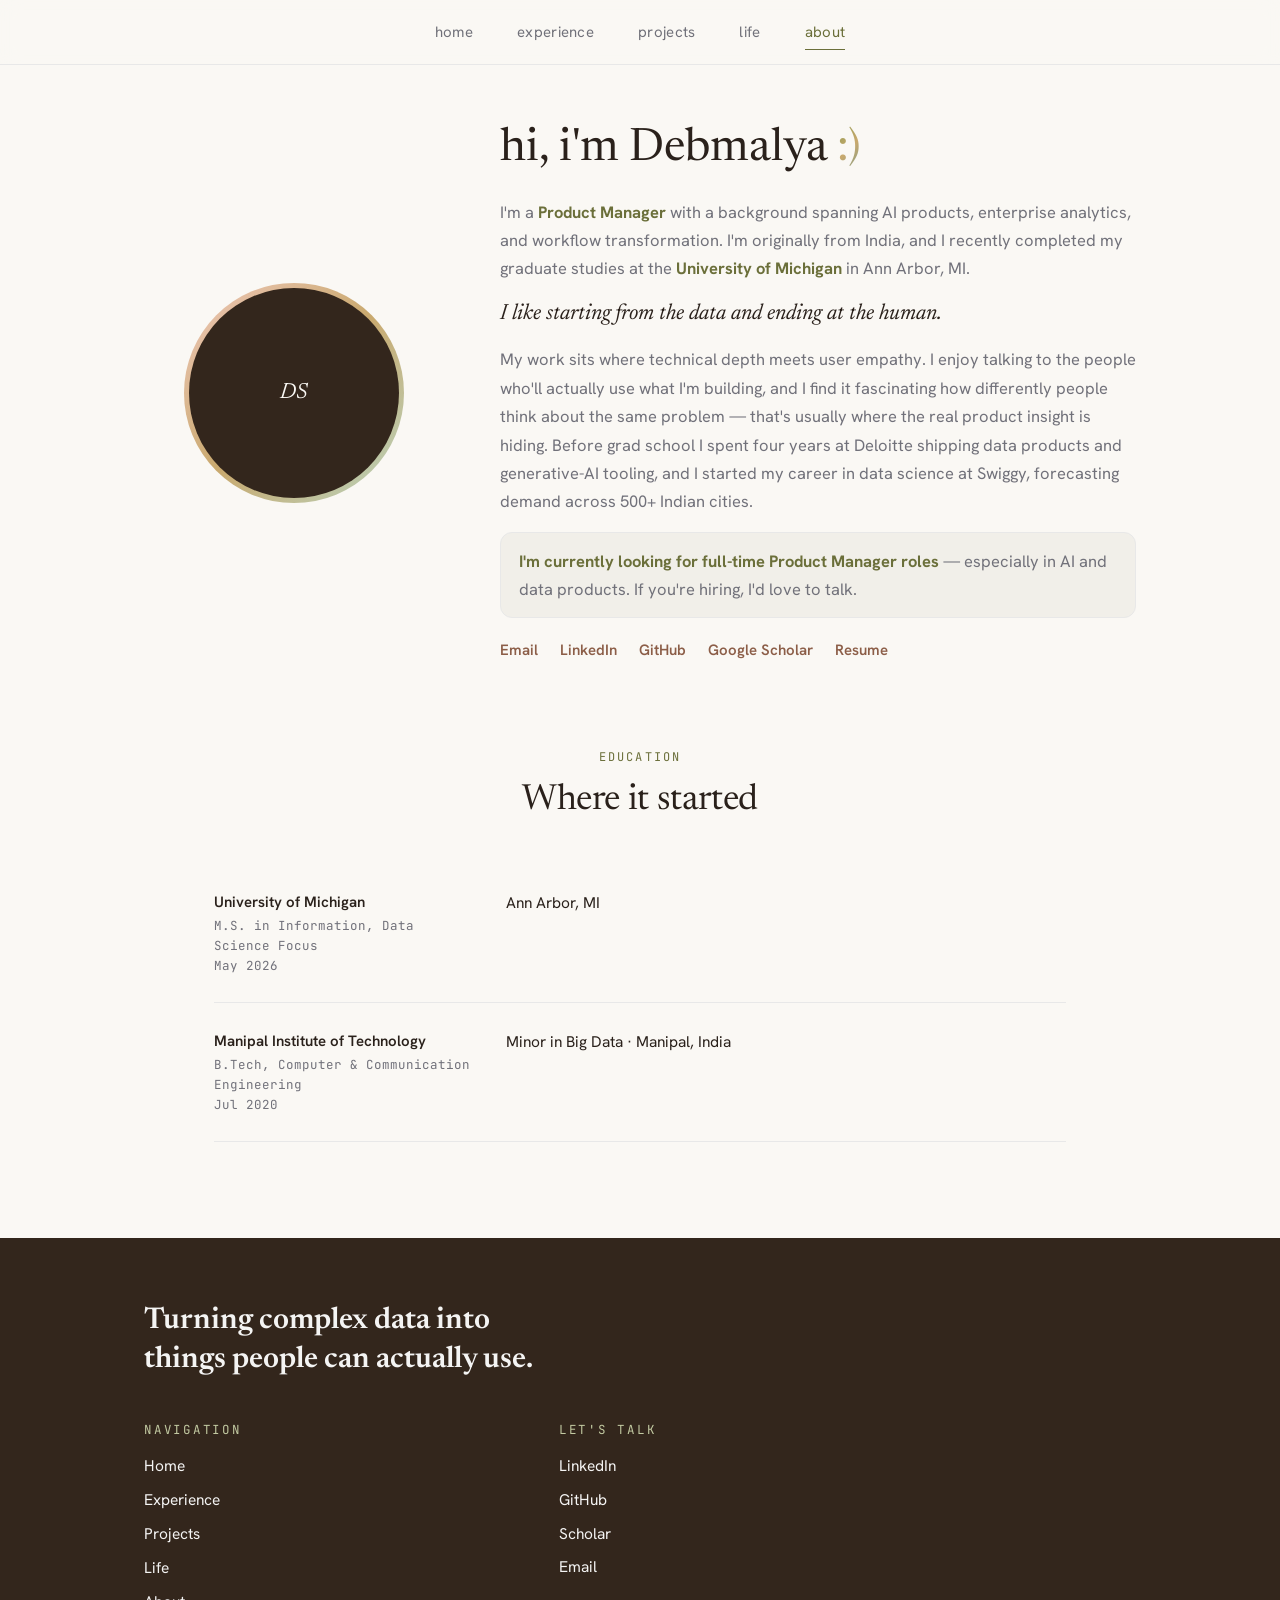
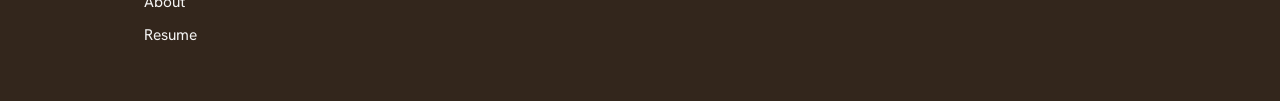
==== v2-about.html @ 1c03bcc9 "Redesign site as a PM job-search portfolio Replaces the homepage with a new pattchok-inspired design" ====
<!DOCTYPE html>
<html lang="en">
<head>
<meta charset="UTF-8" />
<meta name="viewport" content="width=device-width, initial-scale=1" />
<title>Debmalya Sarkar — About</title>
<meta name="description" content="Hi, I'm Debmalya. I make complex data into things people can actually use." />
<link rel="preconnect" href="https://fonts.googleapis.com" />
<link rel="preconnect" href="https://fonts.gstatic.com" crossorigin />
<link href="https://fonts.googleapis.com/css2?family=Hanken+Grotesk:wght@400;500;600;700&family=Newsreader:ital,opsz,wght@0,6..72,400;0,6..72,500;0,6..72,700;1,6..72,400&family=JetBrains+Mono:wght@400;500&display=swap" rel="stylesheet" />
<link rel="stylesheet" href="v2-style.css" />
</head>
<body>

<header class="nav">
  <div class="nav-inner">
    <a href="index.html">home</a>
    <a href="v2-experience.html">experience</a>
    <a href="v2-projects.html">projects</a>
    <a href="v2-life.html">life</a>
    <a href="v2-about.html">about</a>
  </div>
</header>

<main>
  <div class="wrap">
    <div class="about-layout">
      <div class="reveal">
        <div class="about-avatar">
          <div class="about-avatar-inner">DS</div>
        </div>
      </div>
      <div class="reveal">
        <h1 class="about-greeting">hi, i'm Debmalya <span class="gradient">:)</span></h1>
        <div class="about-body">
          <p>I'm a <strong style="color:var(--accent);">Product Manager</strong> with a background spanning AI products, enterprise analytics, and workflow transformation. I'm originally from India, and I recently completed my graduate studies at the <strong style="color:var(--accent);">University of Michigan</strong> in Ann Arbor, MI.</p>
          <p class="standout">I like starting from the data and ending at the human.</p>
          <p>My work sits where technical depth meets user empathy. I enjoy talking to the people who'll actually use what I'm building, and I find it fascinating how differently people think about the same problem — that's usually where the real product insight is hiding. Before grad school I spent four years at Deloitte shipping data products and generative-AI tooling, and I started my career in data science at Swiggy, forecasting demand across 500+ Indian cities.</p>
          <p style="padding:14px 18px;border:1px solid var(--hairline);border-radius:12px;background:color-mix(in srgb,var(--accent) 6%,transparent);"><strong style="color:var(--accent);">I'm currently looking for full-time Product Manager roles</strong> — especially in AI and data products. If you're hiring, I'd love to talk.</p>
        </div>
        <div class="about-links">
          <a href="mailto:debss@umich.edu">Email</a>
          <a href="https://www.linkedin.com/in/debmalya-sarkar/" target="_blank" rel="noopener">LinkedIn</a>
          <a href="https://github.com/debssM" target="_blank" rel="noopener">GitHub</a>
          <a href="https://scholar.google.com/citations?user=kAcK5e4AAAAJ&hl=en" target="_blank" rel="noopener">Google Scholar</a>
          <a href="Debmalya-Sarkar-Resume.pdf" target="_blank" rel="noopener">Resume</a>
        </div>
      </div>
    </div>
  </div>

  <section>
    <div class="wrap-mid">
      <div class="sec-head reveal center-head" style="margin:0 auto 40px;">
        <p class="eyebrow" style="text-align:center;">Education</p>
        <h2>Where it started</h2>
      </div>
      <div class="work-list reveal">
        <div class="work-item">
          <div class="meta"><b>University of Michigan</b>M.S. in Information, Data Science Focus<br>May 2026</div>
          <div><p>Ann Arbor, MI</p></div>
        </div>
        <div class="work-item">
          <div class="meta"><b>Manipal Institute of Technology</b>B.Tech, Computer &amp; Communication Engineering<br>Jul 2020</div>
          <div><p>Minor in Big Data · Manipal, India</p></div>
        </div>
      </div>
    </div>
  </section>
</main>

<footer class="site" id="contact">
  <div class="wrap">
    <p class="tagline">Turning complex data into things people can actually use.</p>
    <div class="footer-grid">
      <div class="footer-col">
        <p class="label">Navigation</p>
        <a href="index.html">Home</a>
        <a href="v2-experience.html">Experience</a>
        <a href="v2-projects.html">Projects</a>
        <a href="v2-life.html">Life</a>
        <a href="v2-about.html">About</a>
        <a href="Debmalya-Sarkar-Resume.pdf" target="_blank" rel="noopener">Resume</a>
      </div>
      <div class="footer-col">
        <p class="label">Let's Talk</p>
        <a href="https://www.linkedin.com/in/debmalya-sarkar/" target="_blank" rel="noopener">LinkedIn</a>
        <a href="https://github.com/debssM" target="_blank" rel="noopener">GitHub</a>
        <a href="https://scholar.google.com/citations?user=kAcK5e4AAAAJ&hl=en" target="_blank" rel="noopener">Scholar</a>
        <button type="button" id="copyEmail">Email</button>
      </div>
    </div>
  </div>
</footer>

<script src="v2-common.js"></script>
</body>
</html>
---- v2-style.css ----
:root{
  --paper:#FAF8F4;
  --ink:#2A211B;
  --muted:#71717A;
  --accent:#6B6F3A;
  --brown:#8C5E48;
  --gold:#C9A96E;
  --sage:#C2C9A1;
  --hairline:#E8E8E8;
  --footer-bg:#33261C;
  --maxw:1120px;
  --maxw-read:760px;
}
*{box-sizing:border-box;}
html{scroll-behavior:smooth;}
body{
  margin:0;
  background:var(--paper);
  color:var(--ink);
  font-family:"Hanken Grotesk",system-ui,sans-serif;
  font-size:17px;
  line-height:1.6;
  -webkit-font-smoothing:antialiased;
}
a{color:inherit;}
img{max-width:100%;display:block;}
.wrap{max-width:var(--maxw);margin:0 auto;padding:0 24px;}
@media(min-width:900px){.wrap{padding:0 64px;}}
.wrap-read{max-width:var(--maxw-read);margin:0 auto;padding:0 24px;}
.wrap-mid{max-width:900px;margin:0 auto;padding:0 24px;}
.serif{font-family:"Newsreader",Georgia,serif;}
.mono{font-family:"JetBrains Mono",monospace;}

/* ---------- nav ---------- */
header.nav{
  position:fixed;top:0;left:0;right:0;z-index:50;
  background:color-mix(in srgb,var(--paper) 84%,transparent);
  backdrop-filter:blur(10px);
  border-bottom:1px solid var(--hairline);
}
.nav-inner{
  display:flex;align-items:center;justify-content:center;gap:44px;
  height:64px;
}
.nav-inner a{
  position:relative;font-size:15px;letter-spacing:.02em;color:var(--muted);
  text-decoration:none;transition:color .2s ease;padding:4px 0;
}
.nav-inner a::after{
  content:"";position:absolute;left:0;bottom:-2px;height:1px;width:0;
  background:var(--accent);transition:width .2s ease;
}
.nav-inner a:hover{color:var(--ink);}
.nav-inner a:hover::after{width:100%;}
.nav-inner a.current{color:var(--accent);}
.nav-inner a.current::after{width:100%;}

main{padding-top:64px;}

/* ---------- reveal ---------- */
.reveal{opacity:0;transform:translateY(20px);transition:opacity .6s ease,transform .6s ease;}
.reveal.in{opacity:1;transform:translateY(0);}

/* ---------- shared section head ---------- */
section{padding:56px 0;scroll-margin-top:84px;}
.sec-head{margin-bottom:34px;}
.sec-head .eyebrow{
  font-family:"JetBrains Mono",monospace;font-size:12px;letter-spacing:.18em;
  text-transform:uppercase;color:var(--accent);margin:0 0 10px;
}
.sec-head h2{
  font-family:"Newsreader",Georgia,serif;font-weight:500;font-size:clamp(24px,3vw,34px);
  margin:0;
}
.center-head{text-align:center;max-width:640px;margin:0 auto;}
.center-head h1,.center-head h2{
  font-family:"Newsreader",Georgia,serif;font-weight:400;
  font-size:clamp(24px,3.6vw,36px);line-height:1.3;letter-spacing:-.01em;margin:0;
}

/* ---------- home hero ---------- */
.hero{padding:88px 0 56px;text-align:center;}
.hero .eyebrow{
  font-family:"JetBrains Mono",monospace;font-size:12.5px;letter-spacing:.18em;
  text-transform:uppercase;color:var(--accent);margin:0 0 22px;
}
.hero h1{
  font-family:"Newsreader",Georgia,serif;font-weight:400;
  font-size:clamp(30px,5.6vw,58px);line-height:1.14;letter-spacing:-.01em;
  max-width:820px;margin:0 auto;
}
.hero h1 em{font-style:italic;color:var(--accent);}

.open-badge{
  display:inline-flex;align-items:center;gap:8px;margin:28px 0 0;
  font-family:"JetBrains Mono",monospace;font-size:12.5px;letter-spacing:.05em;
  text-transform:uppercase;color:var(--accent);
  border:1px solid color-mix(in srgb,var(--accent) 35%,transparent);
  background:color-mix(in srgb,var(--accent) 8%,transparent);
  padding:8px 16px;border-radius:999px;
}
.open-badge .dot{width:7px;height:7px;border-radius:50%;background:var(--accent);flex:none;
  box-shadow:0 0 0 0 color-mix(in srgb,var(--accent) 60%,transparent);
  animation:pulse-dot 2s infinite;}
@keyframes pulse-dot{
  0%{box-shadow:0 0 0 0 color-mix(in srgb,var(--accent) 45%,transparent);}
  70%{box-shadow:0 0 0 7px transparent;}
  100%{box-shadow:0 0 0 0 transparent;}
}

.hook-stats{
  display:flex;justify-content:center;gap:44px;flex-wrap:wrap;
  margin:44px 0 0;padding-top:36px;border-top:1px solid var(--hairline);
}
.hook-stat{text-align:center;}
.hook-stat .num{font-family:"Newsreader",Georgia,serif;font-size:clamp(26px,3.4vw,36px);color:var(--ink);}
.hook-stat .num .unit{font-size:.55em;vertical-align:top;color:var(--accent);}
.hook-stat .lbl{margin-top:4px;font-size:12.5px;color:var(--muted);max-width:140px;}

/* ---------- project cards (home featured) ---------- */
.projects{padding:24px 0 64px;}
.project-stack{display:flex;flex-direction:column;gap:52px;}
.project{display:block;text-decoration:none;color:inherit;cursor:pointer;}
.project-cover{
  position:relative;width:82%;margin:0 auto;overflow:hidden;border-radius:16px;
  aspect-ratio:2000/900;transition:transform .35s ease;border:1px solid var(--hairline);
}
.project:hover .project-cover{transform:scale(1.015);}
.project-cover svg,.project-cover img{display:block;width:100%;height:100%;object-fit:cover;}
.project-row{
  width:82%;margin:14px auto 0;display:flex;align-items:baseline;
  justify-content:space-between;gap:20px;flex-wrap:wrap;
}
.project-row h2{
  font-family:"Hanken Grotesk",sans-serif;font-weight:700;font-size:14px;
  letter-spacing:.03em;text-transform:uppercase;margin:0;
}
.project-row p{
  font-family:"JetBrains Mono",monospace;font-size:12px;letter-spacing:.05em;
  text-transform:uppercase;color:var(--muted);margin:0;text-align:right;
}

/* ---------- experience / work list (home) ---------- */
.work-list{display:flex;flex-direction:column;}
.work-item{
  display:grid;grid-template-columns:1fr;gap:6px;padding:26px 0;
  border-bottom:1px solid var(--hairline);
}
@media(min-width:760px){.work-item{grid-template-columns:260px 1fr;gap:32px;}}
.work-item .meta{font-family:"JetBrains Mono",monospace;font-size:12.5px;color:var(--muted);line-height:1.6;}
.work-item .meta b{display:block;color:var(--ink);font-family:"Hanken Grotesk",sans-serif;font-size:15px;font-weight:600;margin-bottom:2px;}
.work-item h3{font-family:"Hanken Grotesk",sans-serif;font-size:18px;font-weight:600;margin:0 0 8px;}
.work-item p{margin:0;color:var(--ink);font-size:15.5px;line-height:1.62;}
.work-item .tags{margin-top:10px;display:flex;gap:8px;flex-wrap:wrap;}
.work-item .tags span{
  font-family:"JetBrains Mono",monospace;font-size:11px;letter-spacing:.03em;
  text-transform:uppercase;color:var(--accent);background:color-mix(in srgb,var(--accent) 10%,transparent);
  padding:4px 9px;border-radius:999px;
}

/* ---------- about ---------- */
#about .wrap-read p{font-size:17.5px;line-height:1.72;color:var(--ink);}
#about strong{color:var(--accent);font-weight:600;}
.resume-btn{
  display:inline-flex;align-items:center;gap:8px;margin-top:8px;
  font-family:"JetBrains Mono",monospace;font-size:13px;letter-spacing:.04em;
  text-transform:uppercase;color:var(--paper);background:var(--ink);
  padding:12px 20px;border-radius:999px;text-decoration:none;transition:background .2s ease;
}
.resume-btn:hover{background:var(--accent);}

/* ---------- research ---------- */
.pubs{display:flex;flex-direction:column;}
.pub{display:flex;gap:18px;padding:16px 0;border-bottom:1px solid var(--hairline);}
.pub .ix{font-family:"JetBrains Mono",monospace;font-size:12px;color:var(--gold);flex:none;padding-top:3px;}
.pub p{margin:0;font-size:15.5px;}
.pub .venue{display:block;color:var(--muted);font-family:"JetBrains Mono",monospace;font-size:12px;text-transform:uppercase;letter-spacing:.03em;margin-top:4px;}

/* ---------- footer ---------- */
footer.site{background:var(--footer-bg);color:rgba(255,255,255,.95);padding:64px 0 44px;margin-top:40px;}
footer.site .tagline{font-family:"Newsreader",Georgia,serif;font-size:clamp(22px,3vw,30px);font-weight:600;max-width:420px;line-height:1.3;margin:0 0 40px;}
.footer-grid{display:grid;grid-template-columns:1fr;gap:36px;}
@media(min-width:760px){.footer-grid{grid-template-columns:1.4fr 1fr 1fr;}}
.footer-col p.label{
  font-family:"JetBrains Mono",monospace;font-size:12.5px;letter-spacing:.14em;
  text-transform:uppercase;color:var(--sage);margin:0 0 14px;
}
.footer-col a,.footer-col button{
  display:block;background:none;border:none;padding:0;text-align:left;cursor:pointer;
  color:rgba(255,255,255,.95);font-family:"Hanken Grotesk",sans-serif;font-size:15.5px;
  text-decoration:none;margin-bottom:9px;transition:color .2s ease;
}
.footer-col a:hover,.footer-col button:hover{color:var(--gold);}

/* =========================================================
   PROJECTS LISTING PAGE
   ========================================================= */
.proj-hero{padding:40px 0 20px;}
.proj-groups{display:flex;flex-direction:column;gap:80px;padding:20px 0 60px;}
.proj-heading{margin-bottom:8px;}
.proj-heading h2{
  position:relative;display:inline-block;padding-bottom:8px;
  font-family:"Hanken Grotesk",sans-serif;font-size:15px;font-weight:700;
  letter-spacing:.12em;text-transform:uppercase;margin:0;
}
.proj-heading .wavy{position:absolute;left:0;bottom:-2px;width:100%;height:7px;overflow:visible;}
.proj-heading p{margin:8px 0 36px;color:var(--muted);font-size:15.5px;}
.proj-rows{display:flex;flex-direction:column;gap:34px;}
.proj-row{display:grid;grid-template-columns:1fr;gap:18px;}
@media(min-width:640px){.proj-row{grid-template-columns:220px 1fr;gap:26px;}}
.proj-cover{
  position:relative;display:block;width:100%;aspect-ratio:4/3;overflow:hidden;
  border-radius:12px;border:1px solid var(--hairline);background:var(--paper);
}
.proj-cover svg,.proj-cover img{width:100%;height:100%;object-fit:cover;transition:transform .3s ease;}
a.proj-cover:hover svg,a.proj-cover:hover img{transform:scale(1.05);}
.proj-cover .soon{
  display:flex;align-items:center;justify-content:center;height:100%;
  font-family:"Newsreader",Georgia,serif;font-style:italic;color:color-mix(in srgb,var(--ink) 55%,transparent);
  background:#E7E8D3;font-size:16px;
}
.proj-body{display:flex;flex-direction:column;justify-content:center;}
.proj-body .head{display:flex;align-items:baseline;gap:12px;flex-wrap:wrap;}
.proj-body h3{font-family:"Hanken Grotesk",sans-serif;font-size:19px;font-weight:700;letter-spacing:-.01em;margin:0;}
.proj-body .yr{font-size:13px;color:var(--muted);}
.proj-body p{margin:8px 0 0;color:var(--muted);font-size:15.5px;line-height:1.6;max-width:640px;}
.proj-links{margin-top:10px;display:flex;gap:20px;flex-wrap:wrap;}
.proj-links a{
  font-size:14.5px;font-weight:600;color:var(--brown);text-decoration:none;
  text-underline-offset:4px;transition:color .2s ease;
}
.proj-links a:hover{color:var(--accent);text-decoration:underline;}
.proj-tags{margin-top:10px;display:flex;gap:8px;flex-wrap:wrap;}
.proj-tags span{
  font-family:"JetBrains Mono",monospace;font-size:11px;letter-spacing:.03em;
  text-transform:uppercase;color:var(--accent);background:color-mix(in srgb,var(--accent) 10%,transparent);
  padding:4px 9px;border-radius:999px;
}

/* =========================================================
   CASE STUDY PAGES
   ========================================================= */
.cs-hero-media{width:100%;aspect-ratio:2000/720;overflow:hidden;background:var(--footer-bg);}
.cs-hero-media img,.cs-hero-media svg{width:100%;height:100%;object-fit:cover;display:block;}
.cs-head{padding:44px 0 8px;}
.cs-head .cat{
  font-family:"JetBrains Mono",monospace;font-size:12px;letter-spacing:.14em;
  text-transform:uppercase;color:var(--accent);margin:0 0 14px;
}
.cs-head h1{
  font-family:"Newsreader",Georgia,serif;font-weight:500;font-size:clamp(34px,5vw,54px);
  line-height:1.08;margin:0 0 10px;letter-spacing:-.01em;
}
.cs-head .sub{font-family:"Newsreader",Georgia,serif;font-style:italic;font-size:19px;color:var(--brown);margin:0 0 18px;}

.cs-layout{display:grid;grid-template-columns:1fr;gap:40px;padding:24px 0 80px;}
@media(min-width:1024px){.cs-layout{grid-template-columns:200px 1fr;gap:64px;}}
.cs-sidebar{display:none;}
@media(min-width:1024px){
  .cs-sidebar{display:block;}
  .cs-sidebar-inner{position:sticky;top:96px;}
}
.cs-back{
  display:inline-block;margin-bottom:16px;font-size:14px;color:var(--brown);
  text-decoration:none;text-underline-offset:4px;
}
.cs-back:hover{color:var(--accent);text-decoration:underline;}
.cs-side-title{font-family:"Newsreader",Georgia,serif;font-size:19px;font-weight:600;margin:0 0 16px;}
.cs-spy{display:flex;flex-direction:column;gap:9px;font-size:14px;}
.cs-spy a{
  border-left:2px solid transparent;padding-left:12px;color:var(--muted);
  text-decoration:none;transition:color .2s ease,border-color .2s ease;
}
.cs-spy a:hover{color:var(--accent);}
.cs-spy a.active{border-color:var(--accent);color:var(--accent);font-weight:600;}

.cs-content{max-width:720px;display:flex;flex-direction:column;gap:64px;}
.cs-section{padding:0;scroll-margin-top:100px;}
.cs-section h2.eyebrow{
  font-family:"Hanken Grotesk",sans-serif;font-size:13px;font-weight:700;
  letter-spacing:.14em;text-transform:uppercase;color:var(--brown);margin:0 0 12px;
}
.cs-section h3{font-family:"Newsreader",Georgia,serif;font-weight:500;font-size:22px;margin:22px 0 6px;}
.cs-lede{font-size:18px;line-height:1.72;color:var(--muted);margin:0;}
.cs-prose p{font-size:16px;line-height:1.72;color:var(--ink);margin:0 0 14px;}
.cs-prose strong{color:var(--accent);font-weight:600;}
.cs-prose em{color:var(--brown);}
.cs-prose ul{margin:0 0 14px;padding-left:20px;}
.cs-prose li{margin-bottom:6px;font-size:16px;line-height:1.6;}

.cs-meta{
  display:grid;grid-template-columns:1fr 1fr;gap:20px 24px;
  border-top:1px solid var(--hairline);border-bottom:1px solid var(--hairline);
  padding:24px 0;margin:22px 0;
}
.cs-meta dt{font-family:"JetBrains Mono",monospace;font-size:11px;letter-spacing:.1em;text-transform:uppercase;color:var(--accent);}
.cs-meta dd{margin:4px 0 0;font-size:14.5px;color:var(--brown);}

.cs-links-row{display:flex;flex-direction:column;gap:6px;margin-bottom:8px;}
.cs-links-row a{font-size:14.5px;font-weight:600;color:var(--ink);text-decoration:none;text-underline-offset:4px;}
.cs-links-row a:hover{color:var(--accent);text-decoration:underline;}

.cs-quote{
  border-left:2px solid color-mix(in srgb,var(--accent) 40%,transparent);
  padding-left:18px;margin:18px 0;font-family:"Newsreader",Georgia,serif;
  font-style:italic;color:var(--muted);font-size:16.5px;line-height:1.65;
}

.cs-figure{margin:18px 0 0;}
.cs-figure .frame{border-radius:14px;overflow:hidden;border:1px solid var(--hairline);}
.cs-figure figcaption{
  margin-top:12px;text-align:center;font-family:"Newsreader",Georgia,serif;
  font-style:italic;font-size:14.5px;color:var(--muted);
}

.cs-split{display:grid;grid-template-columns:1fr;gap:24px;align-items:center;}
@media(min-width:700px){.cs-split{grid-template-columns:1fr 1fr;gap:36px;}}
.cs-split.flip .cs-split-media{order:-1;}
@media(min-width:700px){.cs-split.flip .cs-split-media{order:1;}}

.cs-cards{display:grid;grid-template-columns:1fr;gap:16px;}
@media(min-width:600px){.cs-cards{grid-template-columns:1fr 1fr;}}
.cs-card{border:1px solid var(--hairline);border-radius:14px;padding:20px 22px;background:color-mix(in srgb,var(--paper) 60%,transparent);}
.cs-card .step{font-family:"JetBrains Mono",monospace;font-size:11px;letter-spacing:.08em;text-transform:uppercase;color:var(--gold);}
.cs-card h4{font-family:"Hanken Grotesk",sans-serif;font-size:16px;font-weight:700;margin:6px 0 6px;}
.cs-card p{margin:0;font-size:14.5px;line-height:1.55;color:var(--muted);}

.cs-stats{display:grid;grid-template-columns:repeat(2,1fr);gap:14px;}
@media(min-width:600px){.cs-stats{grid-template-columns:repeat(3,1fr);}}
.cs-stat{border:1px solid var(--hairline);border-radius:16px;padding:22px 14px;text-align:center;background:color-mix(in srgb,var(--paper) 60%,transparent);}
.cs-stat .num{font-family:"Newsreader",Georgia,serif;font-size:clamp(24px,3vw,32px);color:var(--ink);}
.cs-stat .num .unit{font-size:.55em;vertical-align:top;}
.cs-stat .lbl{margin-top:6px;font-size:12px;line-height:1.4;color:var(--muted);}

.cs-next{border-top:1px solid var(--hairline);padding:30px 0 60px;}
.cs-next a{
  display:flex;align-items:baseline;justify-content:space-between;text-decoration:none;color:inherit;
}
.cs-next .lbl{font-family:"JetBrains Mono",monospace;font-size:12px;letter-spacing:.1em;text-transform:uppercase;color:var(--muted);}
.cs-next .ttl{font-family:"Newsreader",Georgia,serif;font-size:22px;color:var(--accent);}

/* =========================================================
   ABOUT PAGE
   ========================================================= */
.about-layout{display:grid;grid-template-columns:1fr;gap:44px;align-items:center;padding:60px 0 30px;}
@media(min-width:820px){.about-layout{grid-template-columns:300px 1fr;gap:56px;}}
.about-avatar{
  width:220px;height:220px;margin:0 auto;border-radius:50%;
  background:linear-gradient(135deg,#F0C8BA,#C9A96E,#B8D4BF);
  padding:5px;
}
.about-avatar-inner{
  width:100%;height:100%;border-radius:50%;background:var(--footer-bg);
  display:flex;align-items:center;justify-content:center;
  font-family:"Newsreader",Georgia,serif;font-style:italic;color:var(--paper);font-size:22px;
}
.about-greeting{
  font-family:"Newsreader",Georgia,serif;font-weight:400;line-height:1.12;
  font-size:clamp(30px,5vw,46px);margin:0 0 22px;
}
.about-greeting .accent{color:var(--brown);}
.about-greeting .gradient{
  background:linear-gradient(135deg,#8f9a4f,#C9A96E,#7c9a86);
  -webkit-background-clip:text;background-clip:text;-webkit-text-fill-color:transparent;color:transparent;
}
.about-body p{font-size:16.5px;line-height:1.72;color:var(--muted);margin:0 0 16px;}
.about-body p.standout{font-family:"Newsreader",Georgia,serif;font-size:22px;font-style:italic;color:var(--ink);line-height:1.4;}
.about-links{display:flex;flex-wrap:wrap;gap:22px;margin-top:20px;}
.about-links a,.about-links button{
  display:inline-flex;align-items:center;gap:7px;font-size:15px;font-weight:600;
  color:var(--brown);text-decoration:none;background:none;border:none;cursor:pointer;
  padding:0;font-family:"Hanken Grotesk",sans-serif;text-underline-offset:4px;
}
.about-links a:hover,.about-links button:hover{color:var(--accent);text-decoration:underline;}

/* =========================================================
   LIFE PAGE
   ========================================================= */
.life-gallery{
  display:grid;grid-template-columns:1fr;gap:36px 28px;
  max-width:1040px;margin:48px auto 60px;
}
@media(min-width:640px){.life-gallery{grid-template-columns:repeat(2,1fr);}}
@media(min-width:980px){.life-gallery{grid-template-columns:repeat(3,1fr);}}
.life-card{margin:0;}
.life-card-media{
  aspect-ratio:4/5;overflow:hidden;border-radius:14px;border:1px solid var(--hairline);
  transition:transform .3s ease;
}
.life-card-media img{width:100%;height:100%;object-fit:cover;display:block;}
.life-card:hover .life-card-media{transform:translateY(-3px);}
.life-card figcaption{
  margin-top:12px;font-family:"Newsreader",Georgia,serif;font-style:italic;
  font-size:15px;line-height:1.5;color:var(--muted);
}
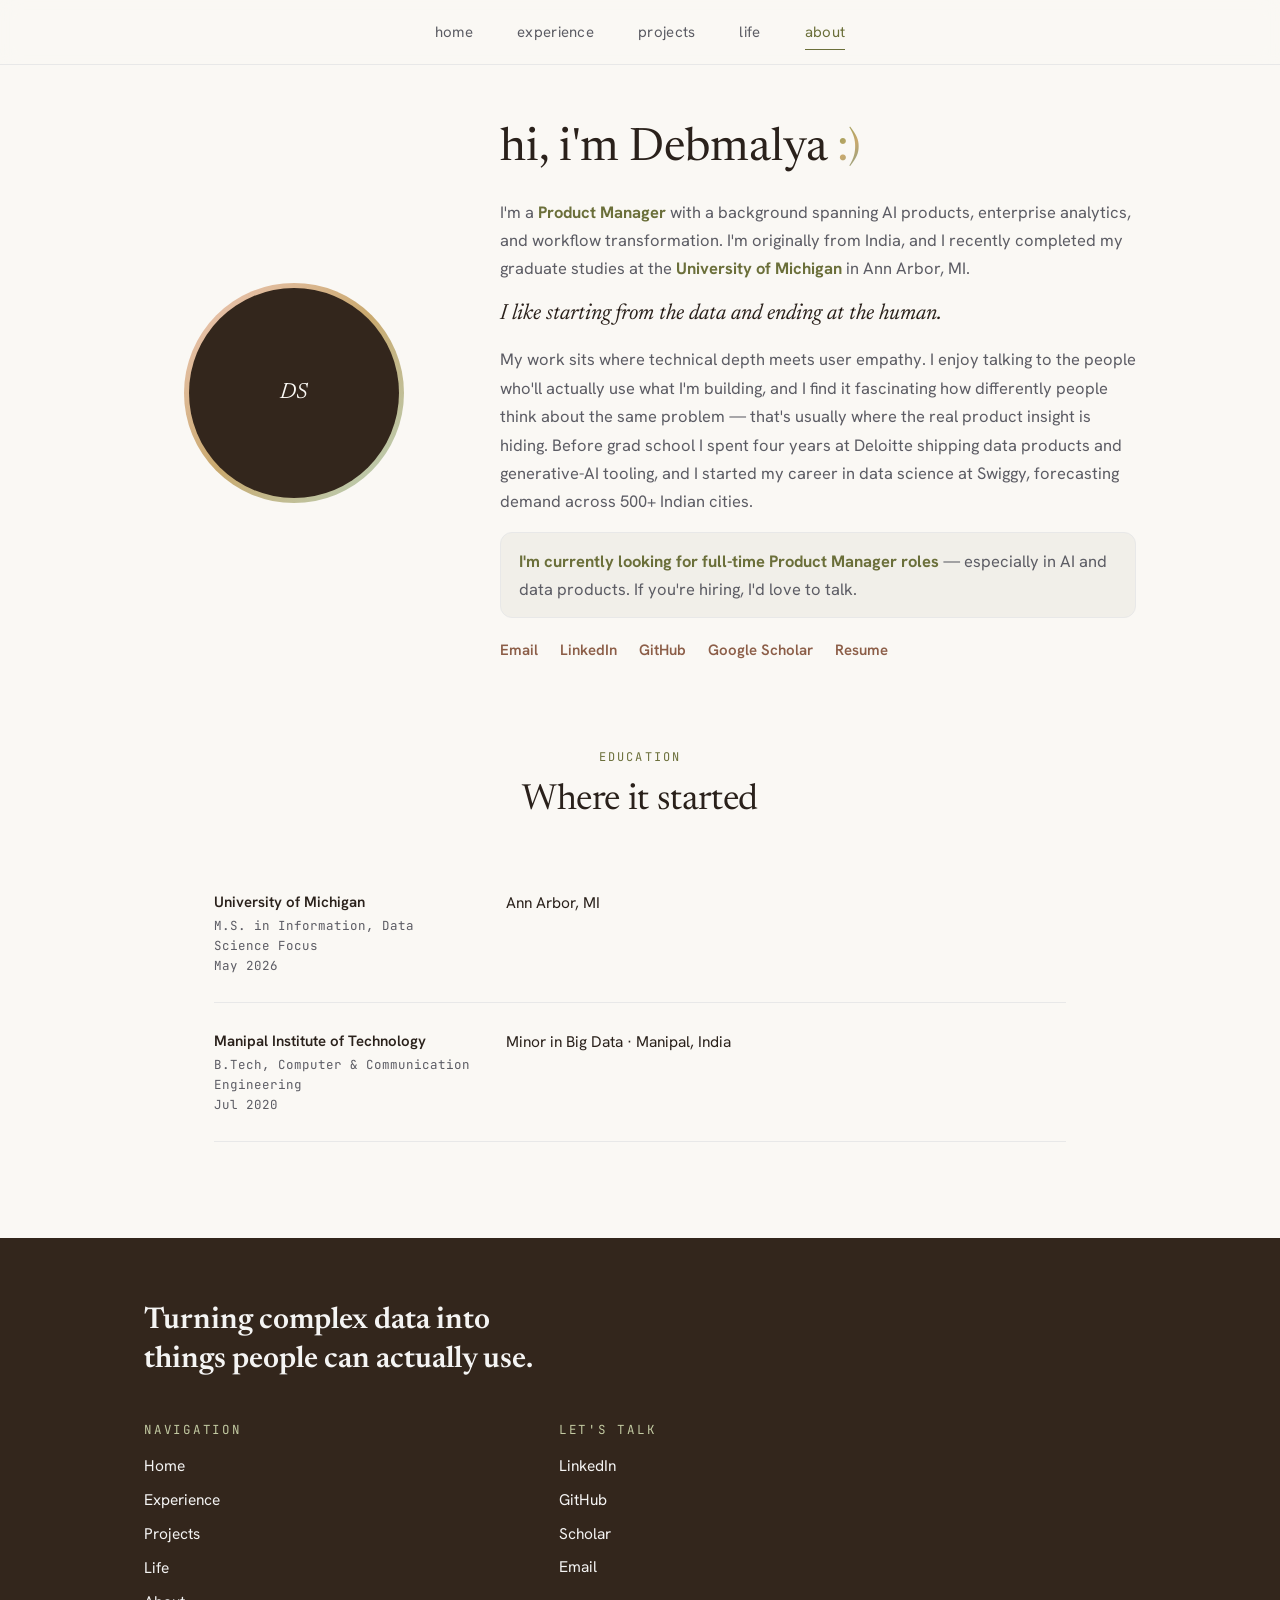
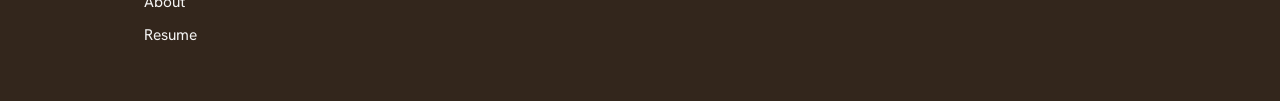
==== commit 38f76b21: "Redesign homepage: projects-first 3-tile grid, life slideshow, readability fixes - Reorder to Hero -" ====
--- a/v2-about.html
+++ b/v2-about.html
@@ -8,7 +8,7 @@
 <link rel="preconnect" href="https://fonts.googleapis.com" />
 <link rel="preconnect" href="https://fonts.gstatic.com" crossorigin />
 <link href="https://fonts.googleapis.com/css2?family=Hanken+Grotesk:wght@400;500;600;700&family=Newsreader:ital,opsz,wght@0,6..72,400;0,6..72,500;0,6..72,700;1,6..72,400&family=JetBrains+Mono:wght@400;500&display=swap" rel="stylesheet" />
-<link rel="stylesheet" href="v2-style.css" />
+<link rel="stylesheet" href="v2-style.css?v=3" />
 </head>
 <body>
 
@@ -87,12 +87,12 @@
         <a href="https://www.linkedin.com/in/debmalya-sarkar/" target="_blank" rel="noopener">LinkedIn</a>
         <a href="https://github.com/debssM" target="_blank" rel="noopener">GitHub</a>
         <a href="https://scholar.google.com/citations?user=kAcK5e4AAAAJ&hl=en" target="_blank" rel="noopener">Scholar</a>
-        <button type="button" id="copyEmail">Email</button>
+        <button type="button" class="copy-email-btn">Email</button>
       </div>
     </div>
   </div>
 </footer>
 
-<script src="v2-common.js"></script>
+<script src="v2-common.js?v=3"></script>
 </body>
 </html>
--- a/v2-style.css
+++ b/v2-style.css
@@ -1,7 +1,7 @@
 :root{
   --paper:#FAF8F4;
   --ink:#2A211B;
-  --muted:#71717A;
+  --muted:#5C5C64;
   --accent:#6B6F3A;
   --brown:#8C5E48;
   --gold:#C9A96E;
@@ -108,6 +108,16 @@
   100%{box-shadow:0 0 0 0 transparent;}
 }
 
+.hero-actions{
+  display:flex;justify-content:center;gap:22px;flex-wrap:wrap;margin:18px 0 0;
+}
+.hero-actions a,.hero-actions button{
+  font-family:"Hanken Grotesk",sans-serif;font-size:15px;font-weight:600;
+  color:var(--brown);text-decoration:none;text-underline-offset:4px;transition:color .2s ease;
+  background:none;border:none;padding:0;cursor:pointer;
+}
+.hero-actions a:hover,.hero-actions button:hover{color:var(--accent);text-decoration:underline;}
+
 .hook-stats{
   display:flex;justify-content:center;gap:44px;flex-wrap:wrap;
   margin:44px 0 0;padding-top:36px;border-top:1px solid var(--hairline);
@@ -119,26 +129,62 @@
 
 /* ---------- project cards (home featured) ---------- */
 .projects{padding:24px 0 64px;}
-.project-stack{display:flex;flex-direction:column;gap:52px;}
-.project{display:block;text-decoration:none;color:inherit;cursor:pointer;}
-.project-cover{
-  position:relative;width:82%;margin:0 auto;overflow:hidden;border-radius:16px;
-  aspect-ratio:2000/900;transition:transform .35s ease;border:1px solid var(--hairline);
-}
-.project:hover .project-cover{transform:scale(1.015);}
-.project-cover svg,.project-cover img{display:block;width:100%;height:100%;object-fit:cover;}
-.project-row{
-  width:82%;margin:14px auto 0;display:flex;align-items:baseline;
-  justify-content:space-between;gap:20px;flex-wrap:wrap;
-}
-.project-row h2{
-  font-family:"Hanken Grotesk",sans-serif;font-weight:700;font-size:14px;
-  letter-spacing:.03em;text-transform:uppercase;margin:0;
-}
-.project-row p{
-  font-family:"JetBrains Mono",monospace;font-size:12px;letter-spacing:.05em;
-  text-transform:uppercase;color:var(--muted);margin:0;text-align:right;
-}
+.projects .proj-rows{gap:20px;}
+a.proj-row{text-decoration:none;color:inherit;}
+a.proj-row:hover .proj-cover svg,a.proj-row:hover .proj-cover img{transform:scale(1.05);}
+.proj-body .teaser-cat{
+  margin:6px 0 0;font-family:"JetBrains Mono",monospace;font-size:12.5px;
+  letter-spacing:.06em;text-transform:uppercase;color:var(--muted);
+}
+
+/* ---------- project tiles (home featured, 3-up) ---------- */
+.tile-grid{display:grid;grid-template-columns:repeat(3,1fr);gap:30px;}
+@media(max-width:860px){.tile-grid{grid-template-columns:1fr;gap:38px;}}
+a.tile-cover{
+  display:block;aspect-ratio:4/3;overflow:hidden;border-radius:14px;
+  border:1px solid var(--hairline);
+}
+.tile-cover svg{width:100%;height:100%;display:block;object-fit:cover;transition:transform .3s ease;}
+a.tile-cover:hover svg{transform:scale(1.05);}
+.tile-body{margin-top:14px;}
+.tile-body .head{display:flex;align-items:baseline;gap:10px;flex-wrap:wrap;}
+.tile-body h3{font-family:"Hanken Grotesk",sans-serif;font-size:18px;font-weight:700;letter-spacing:-.01em;margin:0;}
+.tile-body .yr{font-size:13px;color:var(--muted);}
+.tile-body .hook{margin:8px 0 0;color:var(--ink);font-size:15px;line-height:1.55;}
+.tile-links{margin-top:12px;display:flex;flex-wrap:wrap;gap:16px;align-items:center;}
+.tile-links a{
+  font-size:14px;font-weight:600;color:var(--brown);text-decoration:none;
+  text-underline-offset:4px;transition:color .2s ease;
+}
+.tile-links a:hover{color:var(--accent);text-decoration:underline;}
+.tile-links a.demo-badge{color:var(--paper);}
+.tile-links a.demo-badge:hover{color:var(--paper);}
+
+/* ---------- life slideshow (home) ---------- */
+.life-strip{position:relative;}
+.life-strip-track{
+  display:flex;gap:20px;overflow-x:auto;scroll-snap-type:x mandatory;
+  padding-bottom:6px;scrollbar-width:none;
+}
+.life-strip-track::-webkit-scrollbar{display:none;}
+.life-strip-card{
+  flex:0 0 auto;width:280px;scroll-snap-align:start;
+}
+.life-strip-media{
+  aspect-ratio:4/5;overflow:hidden;border-radius:14px;border:1px solid var(--hairline);
+}
+.life-strip-media img{width:100%;height:100%;object-fit:cover;display:block;}
+.life-strip-card figcaption{
+  margin-top:10px;font-family:"Newsreader",Georgia,serif;font-style:italic;
+  font-size:14.5px;line-height:1.5;color:var(--ink);
+}
+.life-strip-nav{display:flex;justify-content:center;gap:14px;margin-top:20px;}
+.life-strip-nav button{
+  width:38px;height:38px;border-radius:50%;border:1px solid var(--hairline);
+  background:var(--paper);color:var(--ink);font-size:16px;cursor:pointer;
+  display:flex;align-items:center;justify-content:center;transition:background .2s ease,color .2s ease;
+}
+.life-strip-nav button:hover{background:var(--ink);color:var(--paper);}
 
 /* ---------- experience / work list (home) ---------- */
 .work-list{display:flex;flex-direction:column;}
@@ -151,9 +197,12 @@
 .work-item .meta b{display:block;color:var(--ink);font-family:"Hanken Grotesk",sans-serif;font-size:15px;font-weight:600;margin-bottom:2px;}
 .work-item h3{font-family:"Hanken Grotesk",sans-serif;font-size:18px;font-weight:600;margin:0 0 8px;}
 .work-item p{margin:0;color:var(--ink);font-size:15.5px;line-height:1.62;}
+.work-item ul{margin:0;padding-left:18px;}
+.work-item li{color:var(--ink);font-size:15.5px;line-height:1.55;margin-bottom:4px;}
+.work-item li:last-child{margin-bottom:0;}
 .work-item .tags{margin-top:10px;display:flex;gap:8px;flex-wrap:wrap;}
 .work-item .tags span{
-  font-family:"JetBrains Mono",monospace;font-size:11px;letter-spacing:.03em;
+  font-family:"JetBrains Mono",monospace;font-size:12.5px;letter-spacing:.03em;
   text-transform:uppercase;color:var(--accent);background:color-mix(in srgb,var(--accent) 10%,transparent);
   padding:4px 9px;border-radius:999px;
 }
@@ -169,6 +218,31 @@
 }
 .resume-btn:hover{background:var(--accent);}
 
+/* ---------- live demo cta ---------- */
+.demo-cta{
+  display:inline-flex;align-items:center;gap:10px;margin-top:20px;
+  font-family:"Hanken Grotesk",sans-serif;font-weight:700;font-size:16.5px;
+  color:var(--paper);background:var(--accent);text-decoration:none;
+  padding:16px 30px;border-radius:999px;
+  box-shadow:0 10px 26px color-mix(in srgb,var(--accent) 38%,transparent);
+  transition:transform .2s ease,box-shadow .2s ease;
+}
+.demo-cta:hover{transform:translateY(-2px);box-shadow:0 14px 34px color-mix(in srgb,var(--accent) 48%,transparent);}
+.demo-cta .live-dot{width:9px;height:9px;border-radius:50%;background:#7CFC9A;flex:none;animation:demoPulse 1.8s infinite;}
+@keyframes demoPulse{
+  0%{box-shadow:0 0 0 0 rgba(124,252,154,.65);}
+  70%{box-shadow:0 0 0 9px rgba(124,252,154,0);}
+  100%{box-shadow:0 0 0 0 rgba(124,252,154,0);}
+}
+
+.proj-links a.demo-badge{
+  display:inline-flex;align-items:center;gap:7px;
+  color:var(--paper);background:var(--accent);
+  padding:6px 16px;border-radius:999px;font-weight:700;
+}
+.proj-links a.demo-badge:hover{background:var(--ink);color:var(--paper);text-decoration:none;}
+.proj-links a.demo-badge .live-dot{width:7px;height:7px;border-radius:50%;background:#7CFC9A;flex:none;animation:demoPulse 1.8s infinite;}
+
 /* ---------- research ---------- */
 .pubs{display:flex;flex-direction:column;}
 .pub{display:flex;gap:18px;padding:16px 0;border-bottom:1px solid var(--hairline);}
@@ -196,7 +270,7 @@
    PROJECTS LISTING PAGE
    ========================================================= */
 .proj-hero{padding:40px 0 20px;}
-.proj-groups{display:flex;flex-direction:column;gap:80px;padding:20px 0 60px;}
+.proj-groups{display:flex;flex-direction:column;gap:80px;padding:14px 0 42px;}
 .proj-heading{margin-bottom:8px;}
 .proj-heading h2{
   position:relative;display:inline-block;padding-bottom:8px;
@@ -204,8 +278,8 @@
   letter-spacing:.12em;text-transform:uppercase;margin:0;
 }
 .proj-heading .wavy{position:absolute;left:0;bottom:-2px;width:100%;height:7px;overflow:visible;}
-.proj-heading p{margin:8px 0 36px;color:var(--muted);font-size:15.5px;}
-.proj-rows{display:flex;flex-direction:column;gap:34px;}
+.proj-heading p{margin:8px 0 25px;color:var(--muted);font-size:15.5px;}
+.proj-rows{display:flex;flex-direction:column;gap:24px;}
 .proj-row{display:grid;grid-template-columns:1fr;gap:18px;}
 @media(min-width:640px){.proj-row{grid-template-columns:220px 1fr;gap:26px;}}
 .proj-cover{
@@ -232,7 +306,7 @@
 .proj-links a:hover{color:var(--accent);text-decoration:underline;}
 .proj-tags{margin-top:10px;display:flex;gap:8px;flex-wrap:wrap;}
 .proj-tags span{
-  font-family:"JetBrains Mono",monospace;font-size:11px;letter-spacing:.03em;
+  font-family:"JetBrains Mono",monospace;font-size:12.5px;letter-spacing:.03em;
   text-transform:uppercase;color:var(--accent);background:color-mix(in srgb,var(--accent) 10%,transparent);
   padding:4px 9px;border-radius:999px;
 }
@@ -251,7 +325,8 @@
   font-family:"Newsreader",Georgia,serif;font-weight:500;font-size:clamp(34px,5vw,54px);
   line-height:1.08;margin:0 0 10px;letter-spacing:-.01em;
 }
-.cs-head .sub{font-family:"Newsreader",Georgia,serif;font-style:italic;font-size:19px;color:var(--brown);margin:0 0 18px;}
+.cs-head .sub,.hero .sub{font-family:"Newsreader",Georgia,serif;font-style:italic;font-size:19px;color:var(--brown);margin:0 0 18px;}
+.hero .sub{max-width:640px;margin-left:auto;margin-right:auto;}
 
 .cs-layout{display:grid;grid-template-columns:1fr;gap:40px;padding:24px 0 80px;}
 @media(min-width:1024px){.cs-layout{grid-template-columns:200px 1fr;gap:64px;}}
@@ -293,7 +368,7 @@
   border-top:1px solid var(--hairline);border-bottom:1px solid var(--hairline);
   padding:24px 0;margin:22px 0;
 }
-.cs-meta dt{font-family:"JetBrains Mono",monospace;font-size:11px;letter-spacing:.1em;text-transform:uppercase;color:var(--accent);}
+.cs-meta dt{font-family:"JetBrains Mono",monospace;font-size:12.5px;letter-spacing:.1em;text-transform:uppercase;color:var(--accent);}
 .cs-meta dd{margin:4px 0 0;font-size:14.5px;color:var(--brown);}
 
 .cs-links-row{display:flex;flex-direction:column;gap:6px;margin-bottom:8px;}
@@ -321,7 +396,7 @@
 .cs-cards{display:grid;grid-template-columns:1fr;gap:16px;}
 @media(min-width:600px){.cs-cards{grid-template-columns:1fr 1fr;}}
 .cs-card{border:1px solid var(--hairline);border-radius:14px;padding:20px 22px;background:color-mix(in srgb,var(--paper) 60%,transparent);}
-.cs-card .step{font-family:"JetBrains Mono",monospace;font-size:11px;letter-spacing:.08em;text-transform:uppercase;color:var(--gold);}
+.cs-card .step{font-family:"JetBrains Mono",monospace;font-size:12.5px;letter-spacing:.08em;text-transform:uppercase;color:var(--gold);}
 .cs-card h4{font-family:"Hanken Grotesk",sans-serif;font-size:16px;font-weight:700;margin:6px 0 6px;}
 .cs-card p{margin:0;font-size:14.5px;line-height:1.55;color:var(--muted);}
 
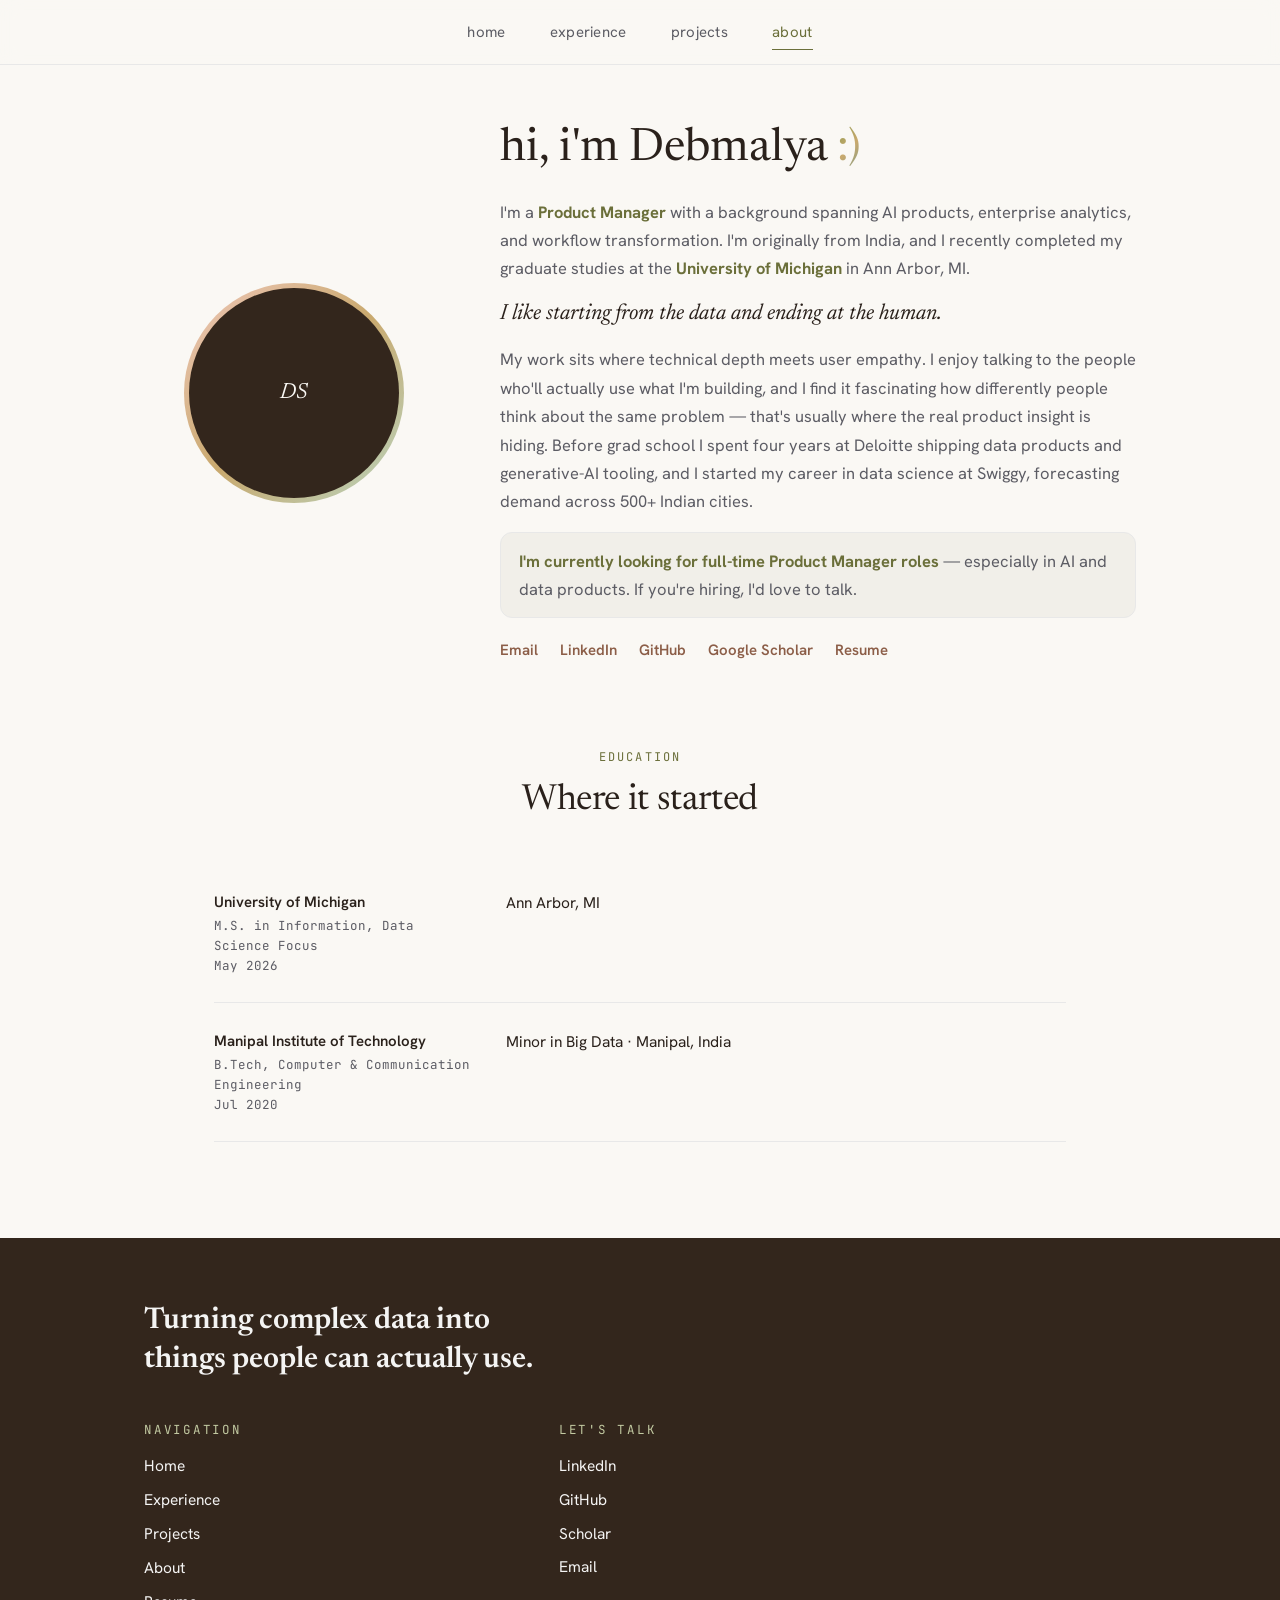
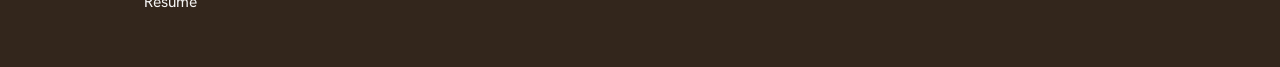
==== commit 73887c99: "Fix demo-badge pill styling in tile-links, remove standalone Life page The QuiTam live-demo badge wa" ====
--- a/v2-about.html
+++ b/v2-about.html
@@ -8,7 +8,7 @@
 <link rel="preconnect" href="https://fonts.googleapis.com" />
 <link rel="preconnect" href="https://fonts.gstatic.com" crossorigin />
 <link href="https://fonts.googleapis.com/css2?family=Hanken+Grotesk:wght@400;500;600;700&family=Newsreader:ital,opsz,wght@0,6..72,400;0,6..72,500;0,6..72,700;1,6..72,400&family=JetBrains+Mono:wght@400;500&display=swap" rel="stylesheet" />
-<link rel="stylesheet" href="v2-style.css?v=3" />
+<link rel="stylesheet" href="v2-style.css?v=4" />
 </head>
 <body>
 
@@ -17,7 +17,6 @@
     <a href="index.html">home</a>
     <a href="v2-experience.html">experience</a>
     <a href="v2-projects.html">projects</a>
-    <a href="v2-life.html">life</a>
     <a href="v2-about.html">about</a>
   </div>
 </header>
@@ -78,7 +77,6 @@
         <a href="index.html">Home</a>
         <a href="v2-experience.html">Experience</a>
         <a href="v2-projects.html">Projects</a>
-        <a href="v2-life.html">Life</a>
         <a href="v2-about.html">About</a>
         <a href="Debmalya-Sarkar-Resume.pdf" target="_blank" rel="noopener">Resume</a>
       </div>
--- a/v2-style.css
+++ b/v2-style.css
@@ -157,8 +157,6 @@
   text-underline-offset:4px;transition:color .2s ease;
 }
 .tile-links a:hover{color:var(--accent);text-decoration:underline;}
-.tile-links a.demo-badge{color:var(--paper);}
-.tile-links a.demo-badge:hover{color:var(--paper);}
 
 /* ---------- life slideshow (home) ---------- */
 .life-strip{position:relative;}
@@ -235,13 +233,13 @@
   100%{box-shadow:0 0 0 0 rgba(124,252,154,0);}
 }
 
-.proj-links a.demo-badge{
+a.demo-badge{
   display:inline-flex;align-items:center;gap:7px;
   color:var(--paper);background:var(--accent);
   padding:6px 16px;border-radius:999px;font-weight:700;
 }
-.proj-links a.demo-badge:hover{background:var(--ink);color:var(--paper);text-decoration:none;}
-.proj-links a.demo-badge .live-dot{width:7px;height:7px;border-radius:50%;background:#7CFC9A;flex:none;animation:demoPulse 1.8s infinite;}
+a.demo-badge:hover{background:var(--ink);color:var(--paper);text-decoration:none;}
+a.demo-badge .live-dot{width:7px;height:7px;border-radius:50%;background:#7CFC9A;flex:none;animation:demoPulse 1.8s infinite;}
 
 /* ---------- research ---------- */
 .pubs{display:flex;flex-direction:column;}
